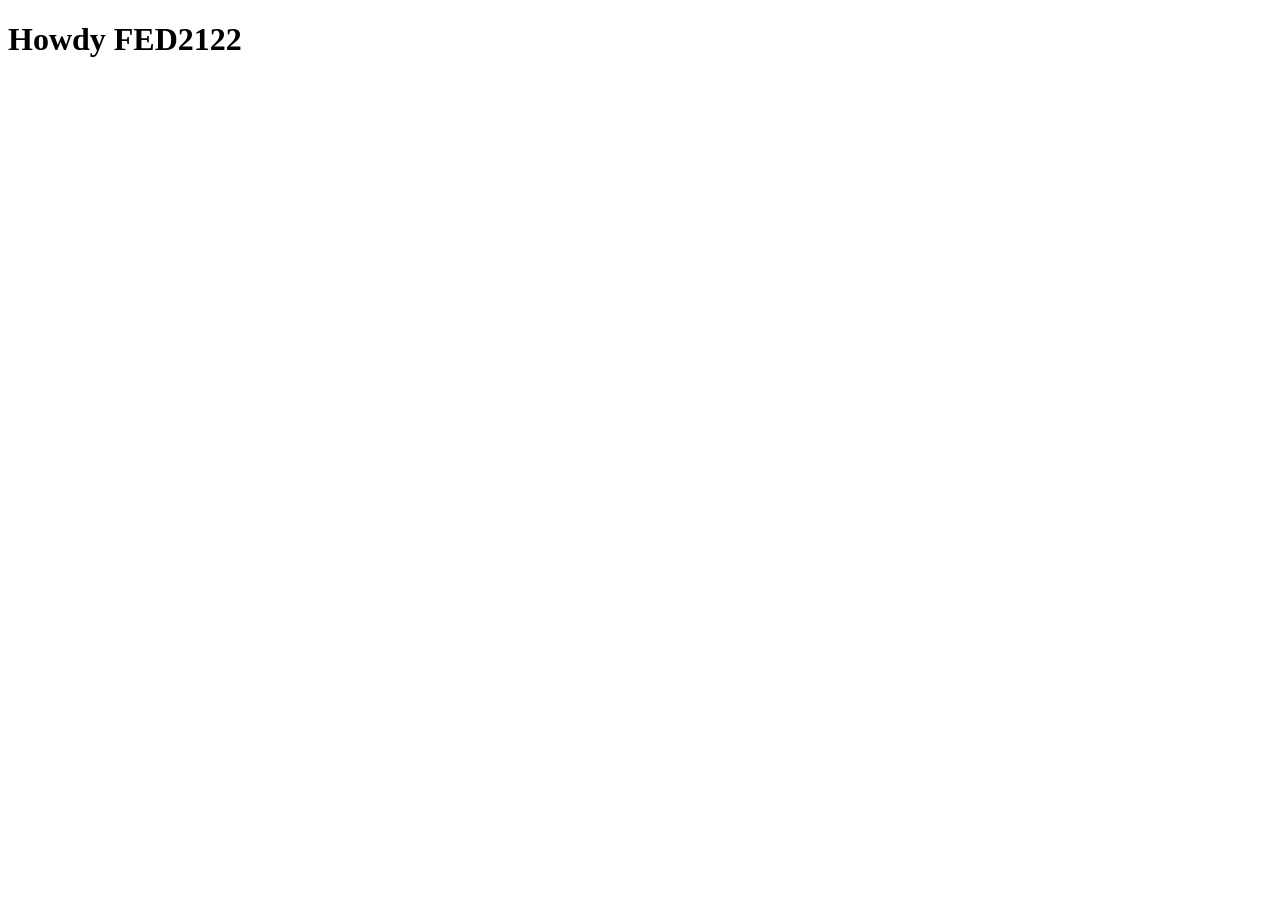
==== index.html @ b3513c6b "Add files via upload" ====
<!doctype html>
<html lang="nl">
	
<head>
	<meta charset="UTF-8">
	<meta name="author" content="jouw naam">
	<meta name="viewport" content="width=device-width, initial-scale=1">
	
	<title>Howdy FED2122</title>
	
	<link href="styles/style.css" rel="stylesheet">
	<link rel="icon" type="image/svg+xml" href="images/favicon.svg">
</head>

<body>
	<h1>Howdy FED2122</h1>

	<script src="scripts/script.js"></script>
</body>
	
</html>
---- styles/style.css ----
/* CSS Document */
*, *::after, *::before {
  box-sizing:border-box;  
}
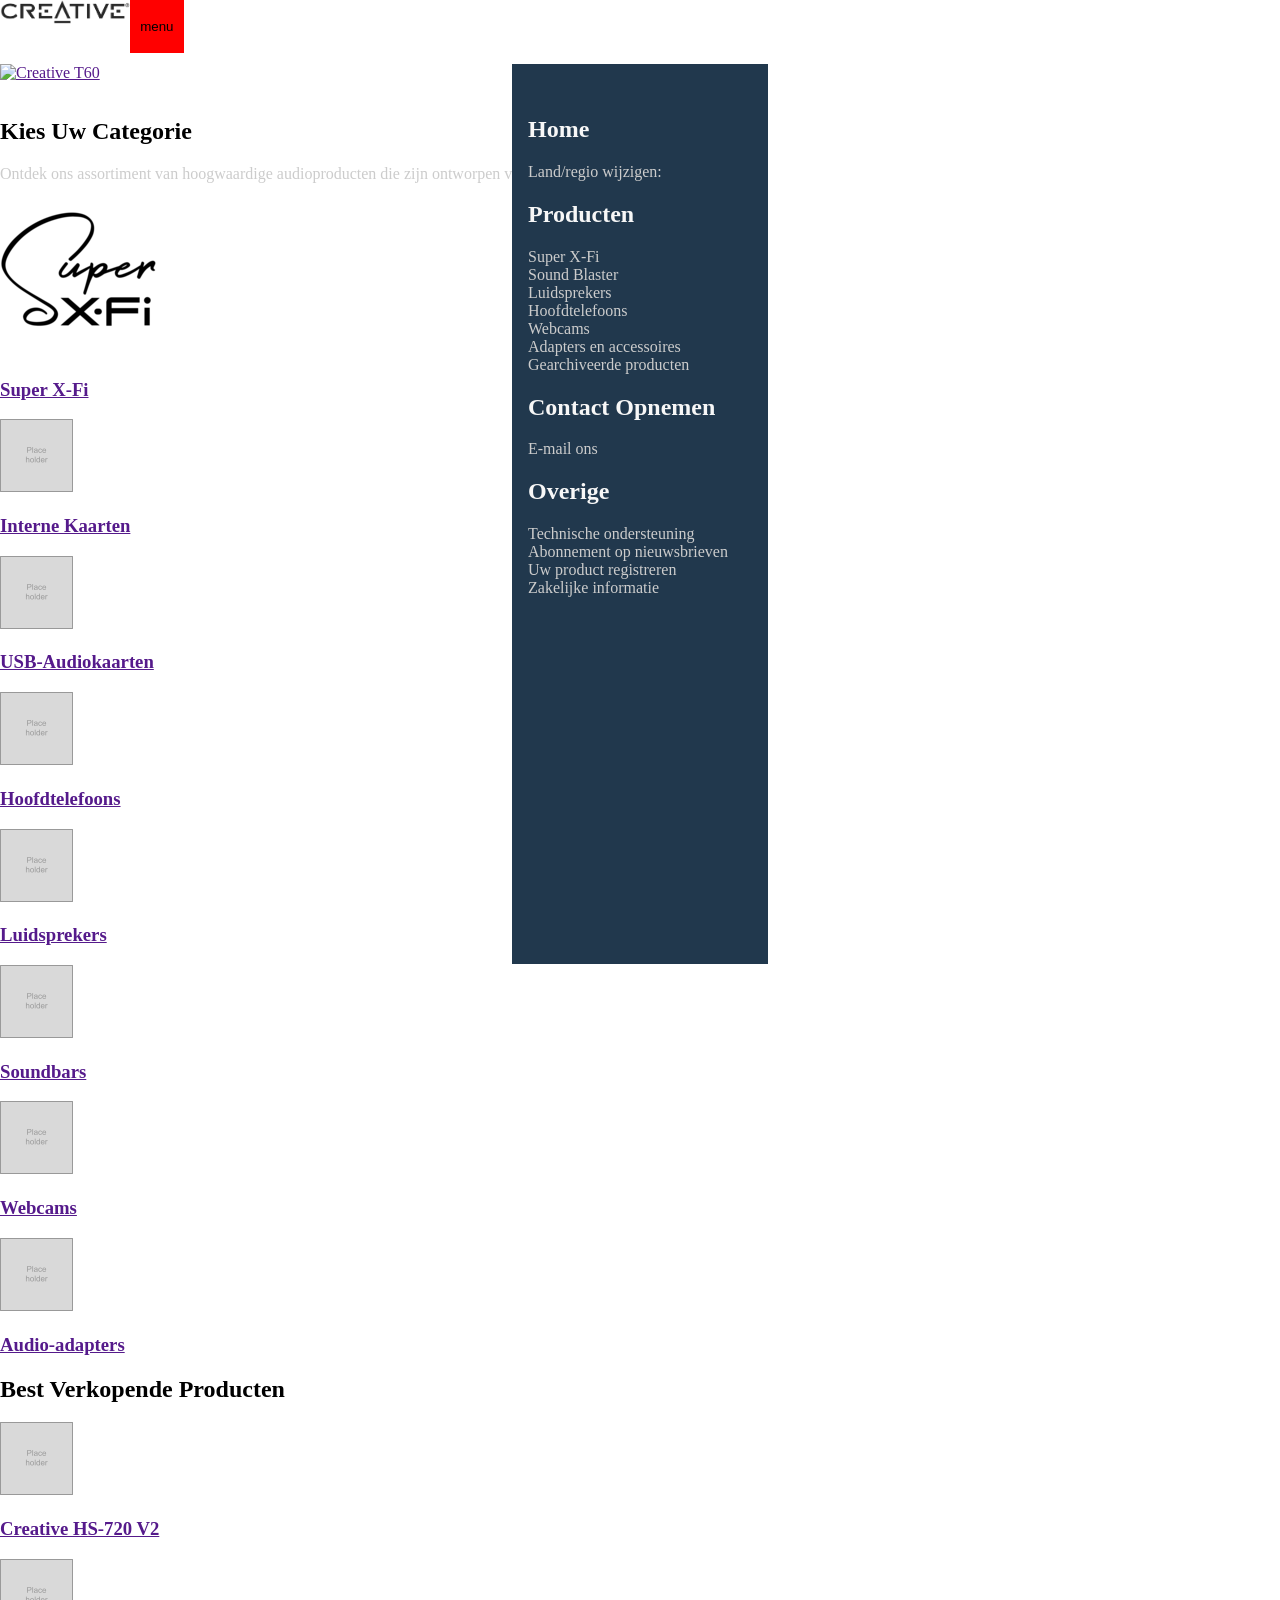
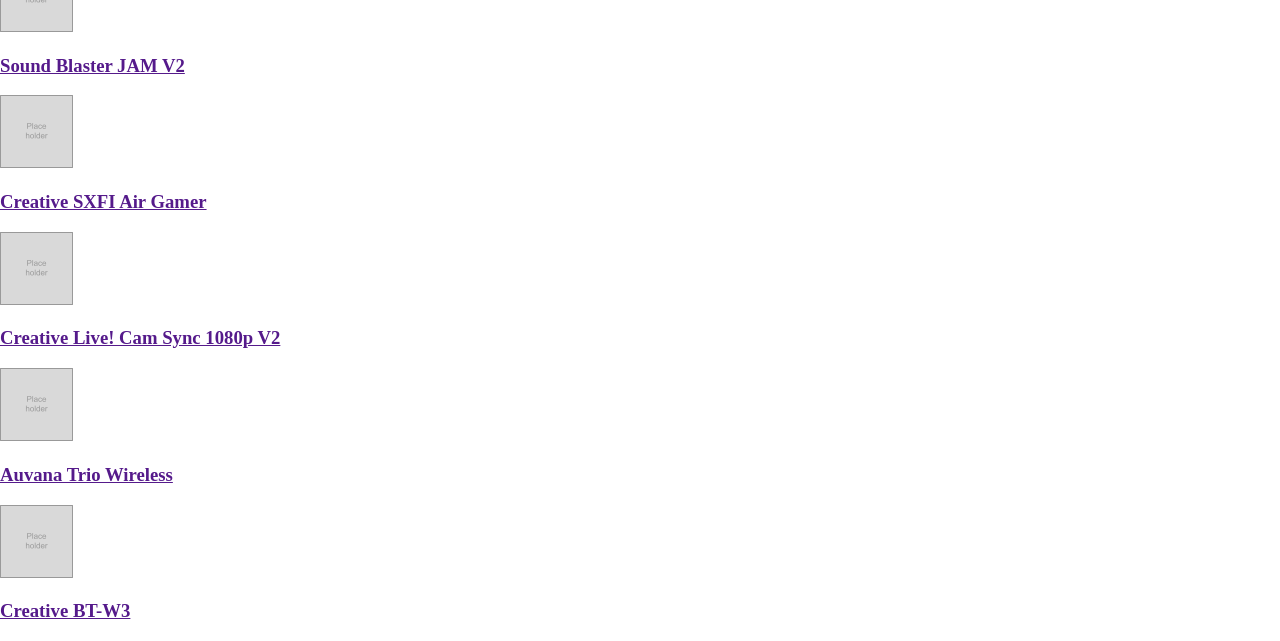
==== commit f09d8c00: "Add files via upload" ====
--- a/index.html
+++ b/index.html
@@ -3,18 +3,194 @@
 	
 <head>
 	<meta charset="UTF-8">
-	<meta name="author" content="jouw naam">
+	<meta name="author" content="Jesse Holwarda">
 	<meta name="viewport" content="width=device-width, initial-scale=1">
 	
-	<title>Howdy FED2122</title>
+	<title>Creative</title>
 	
 	<link href="styles/style.css" rel="stylesheet">
 	<link rel="icon" type="image/svg+xml" href="images/favicon.svg">
 </head>
 
 <body>
-	<h1>Howdy FED2122</h1>
+	<header>
+		<img src="images/logo.png" alt="Creative">
 
+		<nav>
+			<button>menu</button>
+
+			<section class="hamburger">
+
+				<h2>Home</h2>
+				<p>Land/regio wijzigen:</p>
+			
+				<ul>
+					<h2>Producten</h2>
+					<li><a href="">Super X-Fi</a></li>
+					<li><a href="">Sound Blaster</a></li>
+					<li><a href="">Luidsprekers</a></li>
+					<li><a href="">Hoofdtelefoons</a></li>
+					<li><a href="">Webcams</a></li>
+					<li><a href="">Adapters en accessoires</a></li>
+					<li><a href="">Gearchiveerde producten</a></li>
+				</ul>
+
+				<ul>
+					<h2>Contact Opnemen</h2>
+					<li><a href="">E-mail ons</a></li>
+				</ul>
+
+				<ul>
+					<h2>Overige</h2>
+					<li><a href="">Technische ondersteuning</a></li>
+					<li><a href="">Abonnement op nieuwsbrieven</a></li>
+					<li><a href="">Uw product registreren</a></li>
+					<li><a href="">Zakelijke informatie</a></li>
+				</ul>
+			</section>
+		</nav>
+	</header>
+
+	<section>
+		<ul>
+			<li id="t60"><a href=""><img src="images/header1.PNG" alt="Creative T60"></a></li>
+			<li id="x4"><a href=""><img src="images/header2.PNG" alt="Sound Blaster X4"></a></li>
+			<li id="gc7"><a href=""><img src="images/header3.PNG" alt="Sound Blaster GC7"></a></li>
+			<li id="p-v3"><a href=""><img src="images/header4.PNG" alt="Pebble V3"></a></li>
+			<li id="s-v2"><a href=""><img src="images/header5.PNG" alt="Stage V2"></a></li>
+		</ul>
+
+		<ul>
+			<li><a href="#t60"><img src="images/carousel-circle.png" alt="O"></a></li>
+			<li><a href="#x4"><img src="images/carousel-circle.png" alt="O"></a></li>
+			<li><a href="#gc7"><img src="images/carousel-circle.png" alt="O"></a></li>
+			<li><a href="#p-v3"><img src="images/carousel-circle.png" alt="O"></a></li>
+			<li><a href="#s-v2"><img src="images/carousel-circle.png" alt="O"></a></li>
+		</ul>
+	</section>
+
+	<section>
+
+		<ul>
+			<h2>Kies Uw Categorie</h2>
+			<p>Ontdek ons assortiment van hoogwaardige audioproducten die zijn ontworpen voor uw dagelijkse audiobehoeften.</p>
+			
+			<li>
+				<a href="">
+				<img src="images/super_x-fi_logo-01_180x.png" alt="Super X-Fi">
+				<h3>Super X-Fi</h3>
+				</a>
+			</li>
+
+			<li>
+				<a href="">
+				<img src="images/placeholder_sq.png" alt="Interne kaarten">
+				<h3>Interne Kaarten</h3>
+				</a>
+			</li>
+
+			<li>
+				<a href="">
+				<img src="images/placeholder_sq.png" alt="USB-Audiokaarten">
+				<h3>USB-Audiokaarten</h3>
+				</a>
+			</li>
+
+			<li>
+				<a href="">
+				<img src="images/placeholder_sq.png" alt="Hoofdtelefoons">
+				<h3>Hoofdtelefoons</h3>
+				</a>
+			</li>
+
+			<li>
+				<a href="">
+				<img src="images/placeholder_sq.png" alt="Luidsprekers">
+				<h3>Luidsprekers</h3>
+				</a>
+			</li>
+
+			<li>
+				<a href="">
+				<img src="images/placeholder_sq.png" alt="Soundbars">
+				<h3>Soundbars</h3>
+				</a>
+			</li>
+
+			<li>
+				<a href="">
+				<img src="images/placeholder_sq.png" alt="Webcams">
+				<h3>Webcams</h3>
+				</a>
+			</li>
+
+			<li>
+				<a href="">
+				<img src="images/placeholder_sq.png" alt="Audio-adapters">
+				<h3>Audio-adapters</h3>
+				</a>
+			</li>
+
+		</ul>
+
+	</section>
+
+	<section>
+
+		<ul>
+			<h2>Best Verkopende Producten</h2>
+			
+			<li>
+				<a href="">
+				<img src="images/placeholder_sq.png" alt="Creative HS-720 V2">
+				<h3>Creative HS-720 V2</h3>
+				</a>
+			</li>
+
+			<li>
+				<a href="">
+				<img src="images/placeholder_sq.png" alt="Sound Blaster JAM V2">
+				<h3>Sound Blaster JAM V2</h3>
+				</a>
+			</li>
+
+			<li>
+				<a href="">
+				<img src="images/placeholder_sq.png" alt="Creative SXFI Air Gamer">
+				<h3>Creative SXFI Air Gamer</h3>
+				</a>
+			</li>
+
+			<li>
+				<a href="">
+				<img src="images/placeholder_sq.png" alt="Creative Live! Cam Sync 1080p V2">
+				<h3>Creative Live! Cam Sync 1080p V2</h3>
+				</a>
+			</li>
+
+			<li>
+				<a href="">
+				<img src="images/placeholder_sq.png" alt="Auvana Trio Wireless">
+				<h3>Auvana Trio Wireless</h3>
+				</a>
+			</li>
+
+			<li>
+				<a href="">
+				<img src="images/placeholder_sq.png" alt="Creative BT-W3">
+				<h3>Creative BT-W3</h3>
+				</a>
+			</li>
+
+		</ul>
+
+	</section>
+	
+	<footer>
+		
+	</footer>
+	
+	
 	<script src="scripts/script.js"></script>
 </body>
 	
--- a/styles/style.css
+++ b/styles/style.css
@@ -3,3 +3,137 @@
   box-sizing:border-box;  
 }
 
+/*********************
+** CUSTOM PROPETIES **
+*********************/
+
+:root{
+  --background: #ffffff;
+  --alt-background: #21384d;
+
+  --text: #333;
+  --alt-text: #ccc;
+  --block: #f7f7f7;
+
+  --link: #48c2d3;
+  --button: #c62828;
+}
+
+/* @media (prefers-color-scheme:dark) {
+  :root:not(.lightMode) {
+    --background: #333;
+    --alt-background: #21384d;
+  
+    --text: #f7f7f7;
+    --block: #444;
+  
+    --link: #48c2d3;
+    --button: #c62828;
+  }
+} */
+
+
+/********************
+****** STYLING ******
+********************/
+
+body{
+  margin: 0;
+}
+
+header{
+  background-color: var(--background);
+  display: flex;
+  height: 4em;
+  width: 100%;
+}
+
+header img{
+  height: 1.5em;
+}
+
+nav button{
+  cursor: pointer;
+  width: 4em;
+  height: 4em;
+  appearance: none;
+  background-color: red;
+  border:none;
+
+  position: relative;
+  z-index: 100;
+}
+
+nav section{
+  background-color: var(--alt-background);
+  list-style: none;
+  height: 100%;
+  width: 16em;
+  padding: 2em 1em 0 1em;
+
+  position: fixed;
+  left:0; right:0; top:4em; bottom:0;
+  transform: translateX(200%);
+  transition: .5s;
+  z-index: 50;
+}
+
+nav.showNav section{
+  transform: translateX(100%);
+}
+
+nav section h2{
+  color: var(--block);
+}
+
+nav section a,p{
+  color: var(--alt-text);
+  text-decoration: none;
+}
+
+ul{
+  list-style: none;
+  padding: 0;
+  margin: 0;
+}
+
+section:nth-of-type(1):not(.hamburger) ul:nth-of-type(1){
+  display: flex;
+  overflow: hidden;
+
+  scroll-snap-type: x mandatory;
+  scroll-behavior: smooth;
+  overscroll-behavior: none;
+}
+
+section:nth-of-type(1):not(.hamburger) ul:nth-of-type(1) li{
+  width: 100%;
+  flex-shrink: 0;
+}
+
+section:nth-of-type(1):not(.hamburger) ul:nth-of-type(1) img{
+  width: 100%;
+
+  scroll-snap-align: center;
+}
+
+section:nth-of-type(1):not(.hamburger) ul:nth-of-type(2){
+  display: flex;
+  justify-content: center;
+  gap: .5em;
+}
+
+section:nth-of-type(1):not(.hamburger) ul:nth-of-type(2) li{
+  width: 1em;
+}
+
+section:nth-of-type(1):not(.hamburger) ul:nth-of-type(2) li a{
+  display: flex;
+  justify-content: center;
+  align-items: center;
+  height: 1em;
+}
+
+section:nth-of-type(1):not(.hamburger) ul:nth-of-type(2) img{
+  width: 100%;
+}
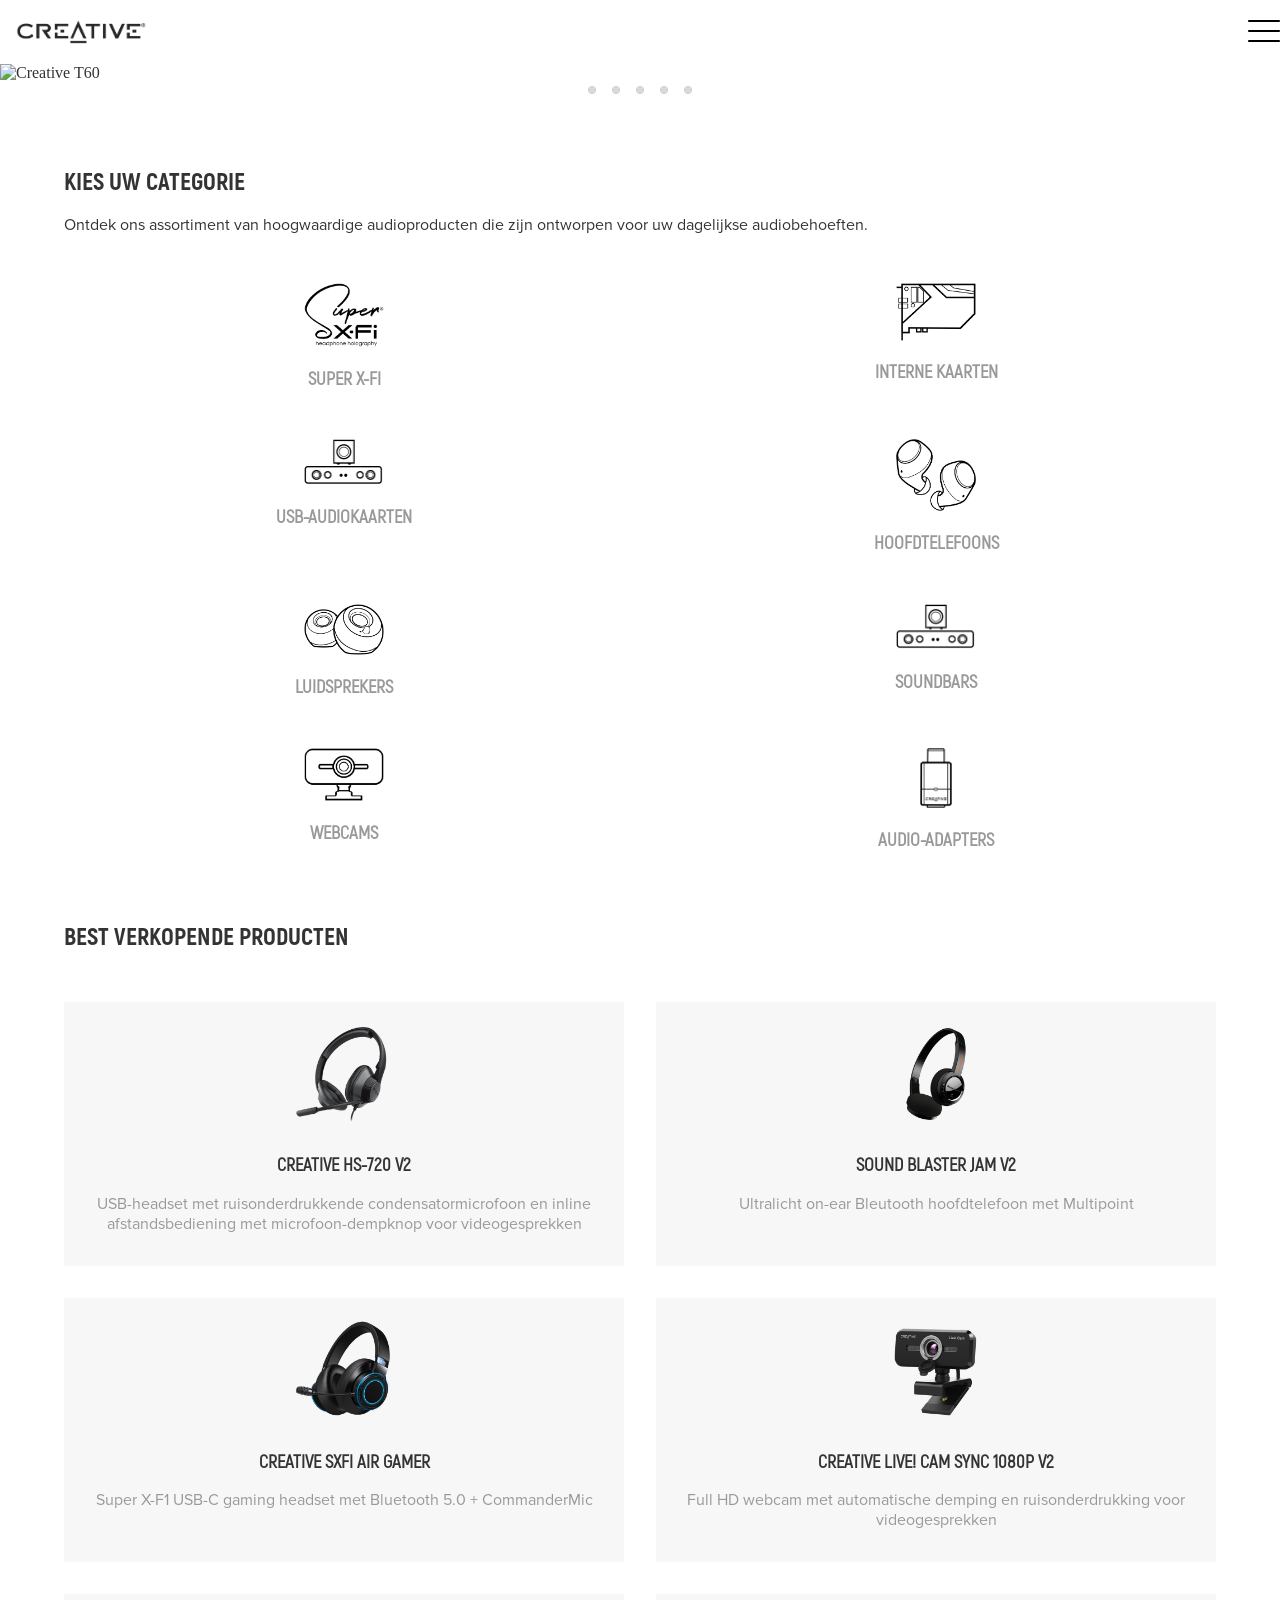
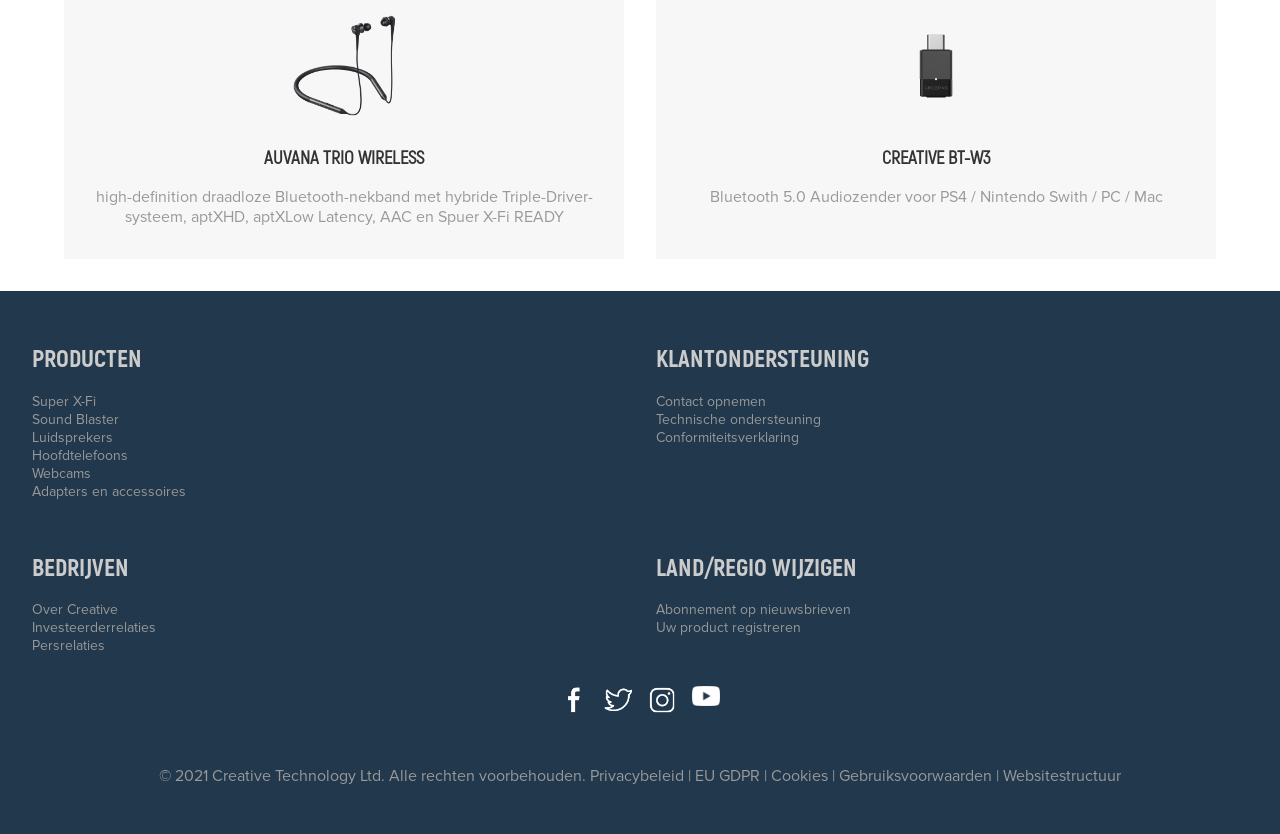
==== commit 3d01c8b2: "Add files via upload" ====
--- a/index.html
+++ b/index.html
@@ -14,10 +14,11 @@
 
 <body>
 	<header>
-		<img src="images/logo.png" alt="Creative">
+		<img id="black" src="images/logo.png" alt="Creative">
+		<img id="white" src="/images/echtelogowhite.png" alt="Creative">
 
 		<nav>
-			<button>menu</button>
+			<img src="/images/hamburger.png" alt="Menu">
 
 			<section class="hamburger">
 
@@ -72,113 +73,123 @@
 	<section>
 
 		<ul>
-			<h2>Kies Uw Categorie</h2>
-			<p>Ontdek ons assortiment van hoogwaardige audioproducten die zijn ontworpen voor uw dagelijkse audiobehoeften.</p>
+			<li>
+				<h2>Kies Uw Categorie</h2>
+				<p>Ontdek ons assortiment van hoogwaardige audioproducten die zijn ontworpen voor uw dagelijkse audiobehoeften.</p>
+			</li>
+
+			<li>
+				<a href="">
+				<h3>Super X-Fi</h3>
+				<img src="images/logoblack.png" alt="Super X-Fi">
+				</a>
+			</li>
+
+			<li>
+				<a href="">
+				<h3>Interne Kaarten</h3>
+				<img src="images/internalsoundcardblack.png" alt="Interne kaarten">
+				</a>
+			</li>
+
+			<li>
+				<a href="">
+				<h3>USB-Audiokaarten</h3>
+				<img src="images/soundbarblack.png" alt="USB-Audiokaarten">
+				</a>
+			</li>
+
+			<li>
+				<a href="headphones.html">
+				<h3>Hoofdtelefoons</h3>
+				<img src="images/headphonesblack.png" alt="Hoofdtelefoons">
+				</a>
+			</li>
+
+			<li>
+				<a href="">
+				<h3>Luidsprekers</h3>
+				<img src="images/speakerblack.png" alt="Luidsprekers">
+				</a>
+			</li>
+
+			<li>
+				<a href="">
+				<h3>Soundbars</h3>
+				<img src="images/soundbarblack.png" alt="Soundbars">
+				</a>
+			</li>
+
+			<li>
+				<a href="">
+				<h3>Webcams</h3>
+				<img src="images/webcamblack.png" alt="Webcams">
+				</a>
+			</li>
+
+			<li>
+				<a href="">
+				<h3>Audio-adapters</h3>
+				<img src="images/peripheralsblack.png" alt="Audio-adapters">
+				</a>
+			</li>
+
+		</ul>
+
+	</section>
+
+	<section>
+
+		<ul>
+			<li>
+				<h2>Best Verkopende Producten</h2>
+			</li>
 			
 			<li>
 				<a href="">
-				<img src="images/super_x-fi_logo-01_180x.png" alt="Super X-Fi">
-				<h3>Super X-Fi</h3>
-				</a>
-			</li>
-
-			<li>
-				<a href="">
-				<img src="images/placeholder_sq.png" alt="Interne kaarten">
-				<h3>Interne Kaarten</h3>
-				</a>
-			</li>
-
-			<li>
-				<a href="">
-				<img src="images/placeholder_sq.png" alt="USB-Audiokaarten">
-				<h3>USB-Audiokaarten</h3>
-				</a>
-			</li>
-
-			<li>
-				<a href="">
-				<img src="images/placeholder_sq.png" alt="Hoofdtelefoons">
-				<h3>Hoofdtelefoons</h3>
-				</a>
-			</li>
-
-			<li>
-				<a href="">
-				<img src="images/placeholder_sq.png" alt="Luidsprekers">
-				<h3>Luidsprekers</h3>
-				</a>
-			</li>
-
-			<li>
-				<a href="">
-				<img src="images/placeholder_sq.png" alt="Soundbars">
-				<h3>Soundbars</h3>
-				</a>
-			</li>
-
-			<li>
-				<a href="">
-				<img src="images/placeholder_sq.png" alt="Webcams">
-				<h3>Webcams</h3>
-				</a>
-			</li>
-
-			<li>
-				<a href="">
-				<img src="images/placeholder_sq.png" alt="Audio-adapters">
-				<h3>Audio-adapters</h3>
-				</a>
-			</li>
-
-		</ul>
-
-	</section>
-
-	<section>
-
-		<ul>
-			<h2>Best Verkopende Producten</h2>
-			
-			<li>
-				<a href="">
-				<img src="images/placeholder_sq.png" alt="Creative HS-720 V2">
+				<img src="images/pdt_23671.png" alt="Creative HS-720 V2">
 				<h3>Creative HS-720 V2</h3>
-				</a>
-			</li>
-
-			<li>
-				<a href="">
-				<img src="images/placeholder_sq.png" alt="Sound Blaster JAM V2">
+				<p>USB-headset met ruisonderdrukkende condensatormicrofoon en inline afstandsbediening met microfoon-dempknop voor videogesprekken</p>
+				</a>
+			</li>
+
+			<li>
+				<a href="">
+				<img src="images/pdt_23673.png" alt="Sound Blaster JAM V2">
 				<h3>Sound Blaster JAM V2</h3>
-				</a>
-			</li>
-
-			<li>
-				<a href="">
-				<img src="images/placeholder_sq.png" alt="Creative SXFI Air Gamer">
+				<p>Ultralicht on-ear Bleutooth hoofdtelefoon met Multipoint</p>
+				</a>
+			</li>
+
+			<li>
+				<a href="">
+				<img src="images/pdt_23668.png" alt="Creative SXFI Air Gamer">
 				<h3>Creative SXFI Air Gamer</h3>
-				</a>
-			</li>
-
-			<li>
-				<a href="">
-				<img src="images/placeholder_sq.png" alt="Creative Live! Cam Sync 1080p V2">
+				<p>Super X-F1 USB-C gaming headset met Bluetooth 5.0 + CommanderMic</p>
+				</a>
+			</li>
+
+			<li>
+				<a href="">
+				<img src="images/pdt_23691.png" alt="Creative Live! Cam Sync 1080p V2">
 				<h3>Creative Live! Cam Sync 1080p V2</h3>
-				</a>
-			</li>
-
-			<li>
-				<a href="">
-				<img src="images/placeholder_sq.png" alt="Auvana Trio Wireless">
+				<p>Full HD webcam met automatische demping en ruisonderdrukking voor videogesprekken</p>
+				</a>
+			</li>
+
+			<li>
+				<a href="">
+				<img src="images/pdt_23467.png" alt="Auvana Trio Wireless">
 				<h3>Auvana Trio Wireless</h3>
-				</a>
-			</li>
-
-			<li>
-				<a href="">
-				<img src="images/placeholder_sq.png" alt="Creative BT-W3">
+				<p>high-definition draadloze Bluetooth-nekband met hybride Triple-Driver-systeem, aptXHD, aptXLow Latency, AAC en Spuer X-Fi READY</p>
+				</a>
+			</li>
+
+			<li>
+				<a href="">
+				<img src="images/pdt_23497.png" alt="Creative BT-W3">
 				<h3>Creative BT-W3</h3>
+				<p>Bluetooth 5.0 Audiozender voor PS4 / Nintendo Swith / PC / Mac</p>
 				</a>
 			</li>
 
@@ -188,10 +199,49 @@
 	
 	<footer>
 		
+		<ul>
+			<h2>Producten</h2>
+			<li><a href="">Super X-Fi</a></li>
+			<li><a href="">Sound Blaster</a></li>
+			<li><a href="">Luidsprekers</a></li>
+			<li><a href="">Hoofdtelefoons</a></li>
+			<li><a href="">Webcams</a></li>
+			<li><a href="">Adapters en accessoires</a></li>
+		</ul>
+
+		<ul>
+			<h2>Klantondersteuning</h2>
+			<li><a href="">Contact opnemen</a></li>
+			<li><a href="">Technische ondersteuning</a></li>
+			<li><a href="">Conformiteitsverklaring</a></li>
+		</ul>
+
+		<ul>
+			<h2>Bedrijven</h2>
+			<li><a href="">Over Creative</a></li>
+			<li><a href="">Investeerderrelaties</a></li>
+			<li><a href="">Persrelaties</a></li>
+		</ul>
+
+		<ul>
+			<h2>Land/Regio wijzigen</h2>
+			<li></li>
+			<li><a href="">Abonnement op nieuwsbrieven</a></li>
+			<li><a href="">Uw product registreren</a></li>
+		</ul>
+
+		<ul>
+			<li><a href=""><img src="/images/social-icon-fb.png" alt="Facebook"></a></li>
+			<li><a href=""><img src="/images/social-icon-tw.png" alt="Twitter"></a></li>
+			<li><a href=""><img src="/images/social-icon-ig.png" alt="Instagram"></a></li>
+			<li><a href=""><img src="/images/social-icon-youtube.png" alt="Youtube"></a></li>
+		</ul>
+
+		<p>© 2021 Creative Technology Ltd. Alle rechten voorbehouden. Privacybeleid | EU GDPR | Cookies | Gebruiksvoorwaarden | Websitestructuur</p>
 	</footer>
 	
 	
 	<script src="scripts/script.js"></script>
 </body>
 	
-</html>
+</html>
--- a/styles/style.css
+++ b/styles/style.css
@@ -13,25 +13,41 @@
 
   --text: #333;
   --alt-text: #ccc;
+  --lite-text: #999999;
   --block: #f7f7f7;
 
   --link: #48c2d3;
   --button: #c62828;
 }
 
-/* @media (prefers-color-scheme:dark) {
+@media (prefers-color-scheme:dark) {
   :root:not(.lightMode) {
     --background: #333;
     --alt-background: #21384d;
   
     --text: #f7f7f7;
+    --alt-text: #ccc;
     --block: #444;
   
     --link: #48c2d3;
     --button: #c62828;
   }
-} */
-
+}
+
+@font-face{
+  font-family: 'AkrobatB';
+  src: url(../fonts/Akrobat-ExtraBold.otf);
+}
+
+@font-face{
+  font-family: 'Akrobat';
+  src: url(../fonts/Akrobat-Regular.otf);
+}
+
+@font-face{
+  font-family: 'proxima';
+  src: url(../fonts/ProximaNova-Regular.otf);
+}
 
 /********************
 ****** STYLING ******
@@ -39,29 +55,78 @@
 
 body{
   margin: 0;
+  background-color: var(--background);
+}
+
+h2{
+  font-family: AkrobatB;
+  text-transform: uppercase;
+  font-size: 1.5em;
+  color: var(--text);
+}
+
+h3{
+  font-family: Akrobat;
+  text-transform: uppercase;
+  color: var(--text);
+}
+a{
+  text-decoration: none;
+  color: var(--text);
+}
+p{
+  color: var(--text);
+  font-size: 1em;
+  font-family: 'proxima';
 }
 
 header{
   background-color: var(--background);
-  display: flex;
+  display: grid;
+  grid-template-columns: 1fr 1fr;
   height: 4em;
   width: 100%;
+  position: sticky; top:0;
+  align-items: center;
 }
 
 header img{
   height: 1.5em;
-}
-
-nav button{
+  margin-left: 1em;
+}
+
+#white{
+  display: none;
+}
+
+@media (prefers-color-scheme:dark) {
+  #black{
+    display: none;
+  }
+
+  #white{
+    display: block;
+  }
+}
+
+
+nav{
+  position: absolute;
+  right: 0;
+}
+nav a{
+  font-family: 'proxima';
+  color: var(--lite-text);
+  font-size: 14px;
+}
+
+nav img{
   cursor: pointer;
-  width: 4em;
-  height: 4em;
-  appearance: none;
-  background-color: red;
-  border:none;
-
-  position: relative;
+  height: 2em;
+
+  right :1em;
   z-index: 100;
+
 }
 
 nav section{
@@ -72,21 +137,21 @@
   padding: 2em 1em 0 1em;
 
   position: fixed;
-  left:0; right:0; top:4em; bottom:0;
-  transform: translateX(200%);
+  right:0; top:4em; bottom:0;
+  transform: translateX(100%);
   transition: .5s;
   z-index: 50;
 }
 
 nav.showNav section{
-  transform: translateX(100%);
+  transform: translateX(0%);
 }
 
 nav section h2{
-  color: var(--block);
-}
-
-nav section a,p{
+  color: var(--alt-text);
+}
+
+nav section a, nav section p{
   color: var(--alt-text);
   text-decoration: none;
 }
@@ -95,6 +160,14 @@
   list-style: none;
   padding: 0;
   margin: 0;
+}
+
+/***************
+*** FEATURED ***
+***************/
+
+section:nth-of-type(1):not(.hamburger){
+  margin-bottom: 3em;
 }
 
 section:nth-of-type(1):not(.hamburger) ul:nth-of-type(1){
@@ -135,5 +208,137 @@
 }
 
 section:nth-of-type(1):not(.hamburger) ul:nth-of-type(2) img{
-  width: 100%;
+  width: 50%;
+}
+
+/*********************
+*** KIES CATEGORIE ***
+*********************/
+
+section:nth-of-type(2){
+  margin-left: 5%;
+  margin-right: 5%;
+  margin-bottom: 2em;
+}
+
+section:nth-of-type(2) ul{
+  display: grid;
+  grid-template-columns: 1fr 1fr;
+  gap: 2em;
+  margin:auto;
+}
+section:nth-of-type(2) ul img{
+  width: 5em;
+}
+section:nth-of-type(2) ul li:last-of-type img{
+  width: 2em;
+}
+
+section:nth-of-type(2) li:not(li:nth-of-type(1)){
+  text-align: center;
+}
+
+section:nth-of-type(2) a{
+  display: grid;
+  grid-template-columns: 1fr;
+}
+
+section:nth-of-type(2) h3{
+  order: 2;
+  color: var(--lite-text);
+}
+
+section:nth-of-type(2) h3:hover{
+  text-decoration: underline;
+}
+
+section:nth-of-type(2) img{
+  margin: auto;
+}
+
+section:nth-of-type(2) ul li:nth-of-type(1){
+  grid-column-start: 1;
+  grid-column-end: 3;
+}
+
+
+/*********************
+*** BEST PRODUCTEN ***
+*********************/
+
+section:nth-of-type(3){
+  margin-left: 5%;
+  margin-right: 5%;
+  margin-bottom: 2em;
+}
+
+section:nth-of-type(3) ul{
+  display: grid;
+  grid-template-columns: 1fr 1fr;
+  gap: 2em;
+  margin:auto;
+}
+section:nth-of-type(3) ul img{
+  width: 7em;
+}
+
+section:nth-of-type(3) li:not(li:nth-of-type(1)){
+  background-color: var(--block);
+  padding: 1em;
+  text-align: center;
+}
+
+section:nth-of-type(3) ul li:nth-of-type(1){
+  grid-column-start: 1;
+  grid-column-end: 3;
+}
+
+section:nth-of-type(3) p{
+  color: var(--lite-text);
+}
+
+
+/*************
+*** FOOTER ***
+*************/
+
+footer{
+  display: grid;
+  grid-template-columns: 1fr 1fr;
+  gap: 2em;
+
+  padding: 2em;
+
+  background-color: var(--alt-background);
+}
+
+footer h2{
+  color: var(--alt-text);
+}
+
+footer a{
+  font-family: 'proxima';
+  color: var(--lite-text);
+  font-size: 14px;
+}
+
+footer ul:nth-of-type(5){
+  grid-column-start: 1;
+  grid-column-end: 3;
+
+  display: flex;
+  justify-content: center;
+
+  gap: 1em;
+}
+footer ul img{
+  width: 2em;
+}
+
+footer p{
+  grid-column-start: 1;
+  grid-column-end: 3;
+
+  color: var(--lite-text);
+  text-align: center;
 }
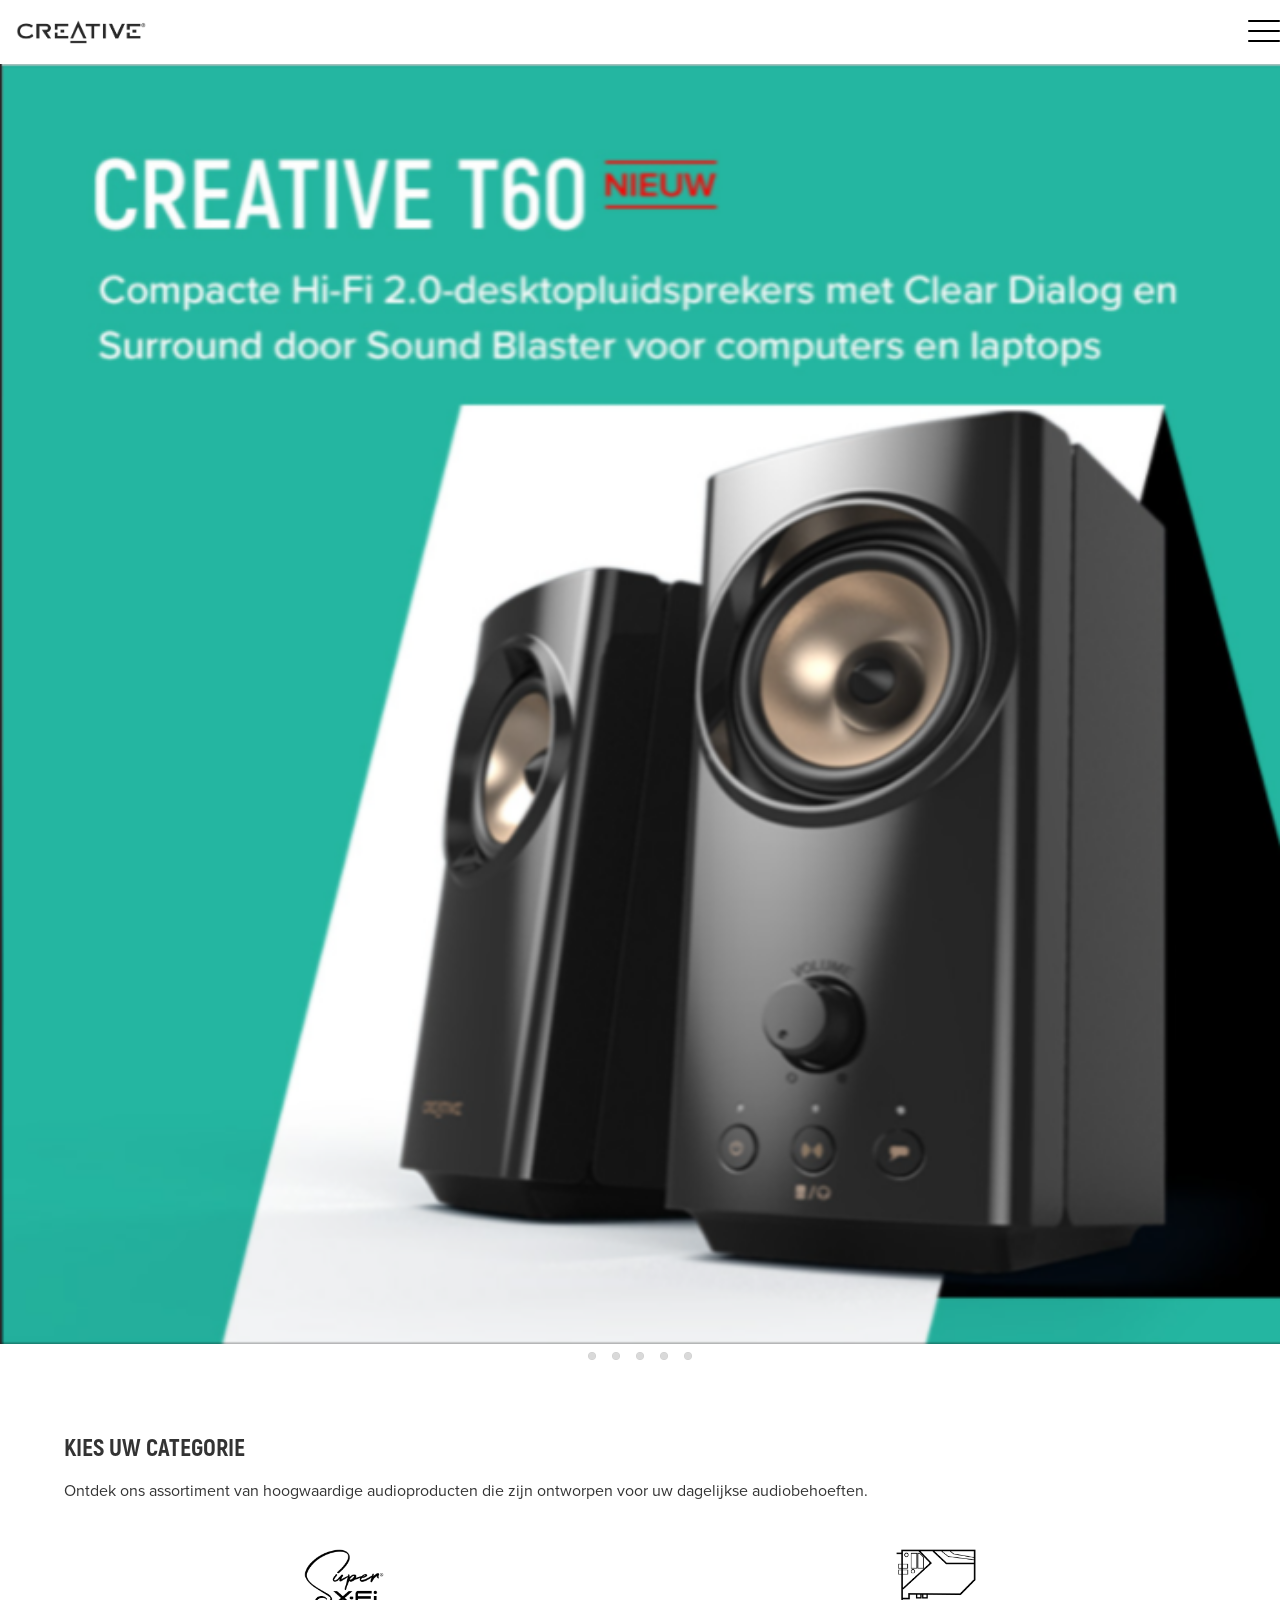
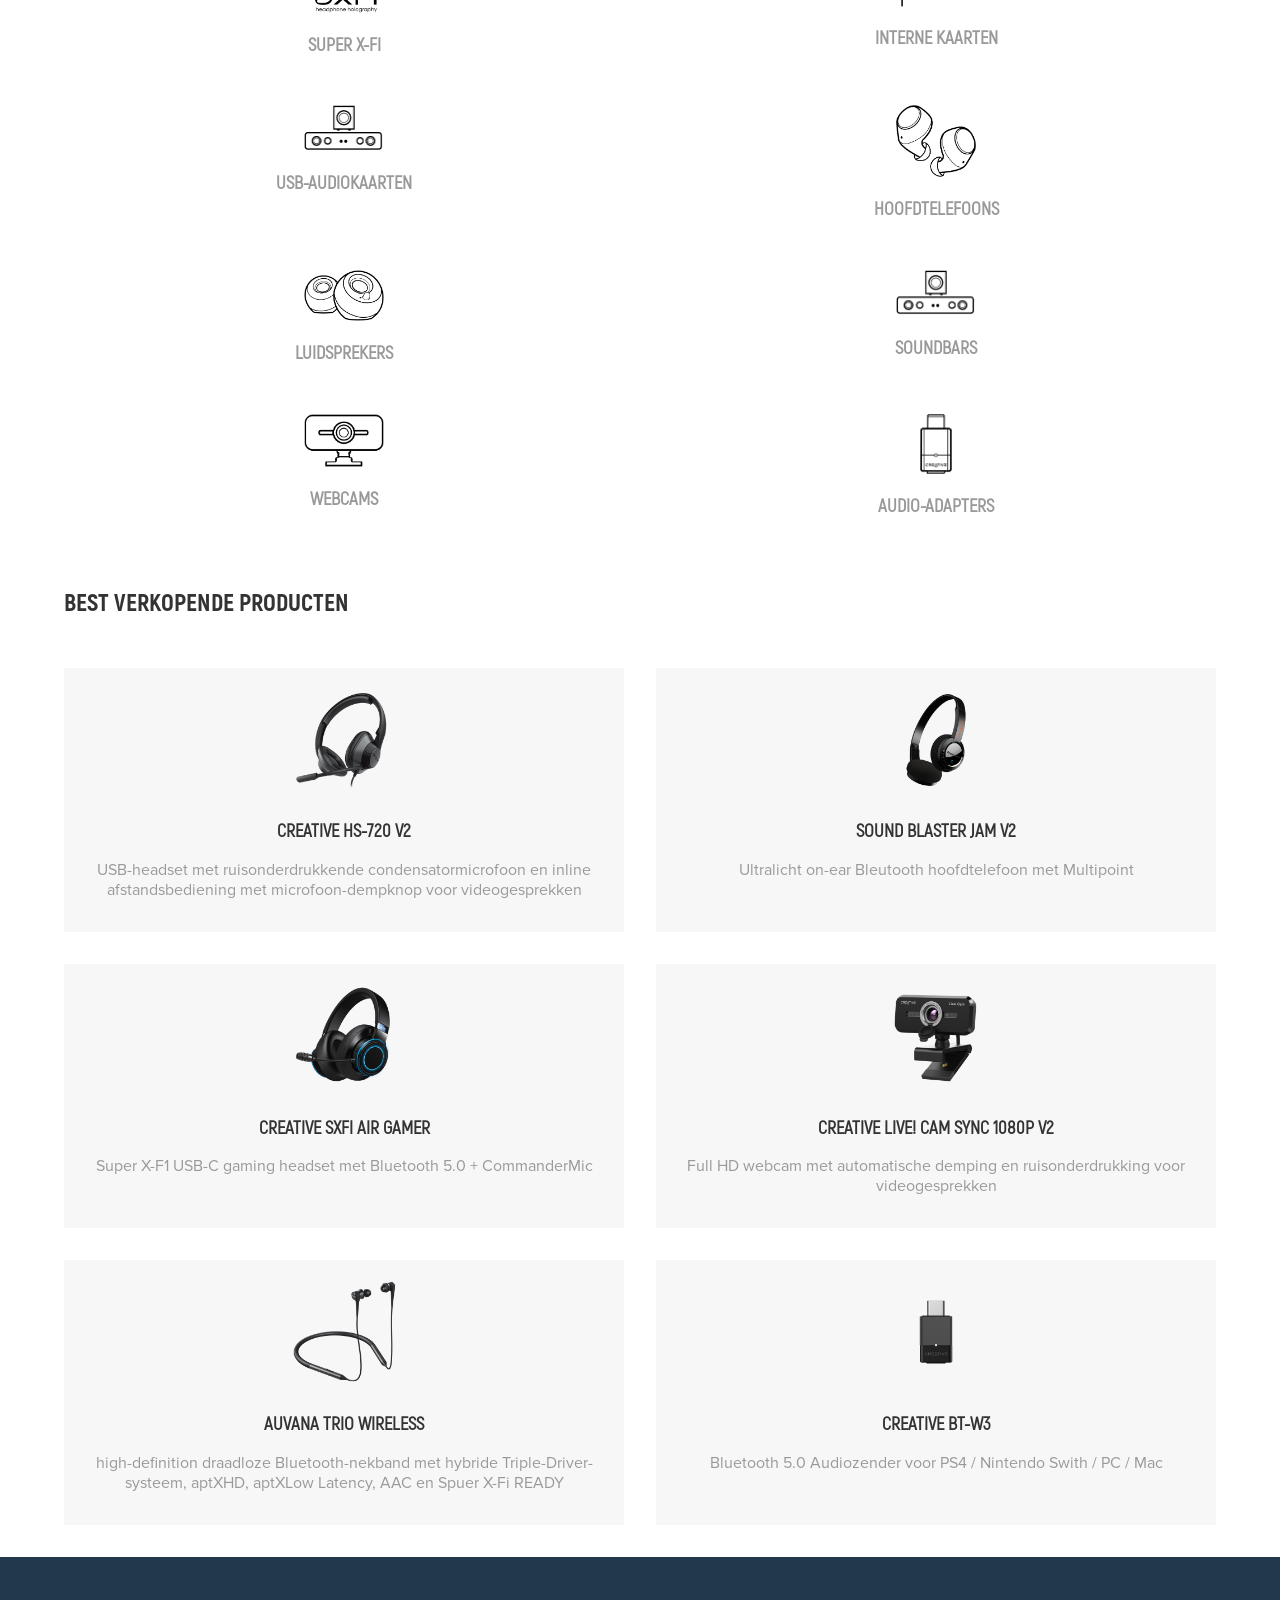
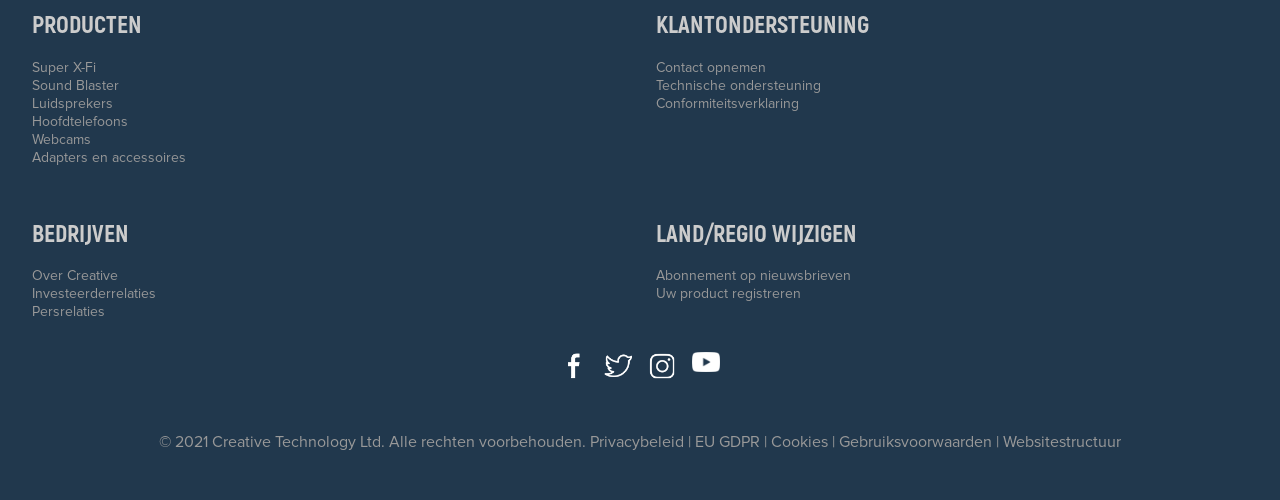
==== commit 99ad2bc6: "Add files via upload" ====
--- a/index.html
+++ b/index.html
@@ -54,11 +54,11 @@
 
 	<section>
 		<ul>
-			<li id="t60"><a href=""><img src="images/header1.PNG" alt="Creative T60"></a></li>
-			<li id="x4"><a href=""><img src="images/header2.PNG" alt="Sound Blaster X4"></a></li>
-			<li id="gc7"><a href=""><img src="images/header3.PNG" alt="Sound Blaster GC7"></a></li>
-			<li id="p-v3"><a href=""><img src="images/header4.PNG" alt="Pebble V3"></a></li>
-			<li id="s-v2"><a href=""><img src="images/header5.PNG" alt="Stage V2"></a></li>
+			<li id="t60"><a href=""><img src="images/header1.png" alt="Creative T60"></a></li>
+			<li id="x4"><a href=""><img src="images/header2.png" alt="Sound Blaster X4"></a></li>
+			<li id="gc7"><a href=""><img src="images/header3.png" alt="Sound Blaster GC7"></a></li>
+			<li id="p-v3"><a href=""><img src="images/header4.png" alt="Pebble V3"></a></li>
+			<li id="s-v2"><a href=""><img src="images/header5.png" alt="Stage V2"></a></li>
 		</ul>
 
 		<ul>
